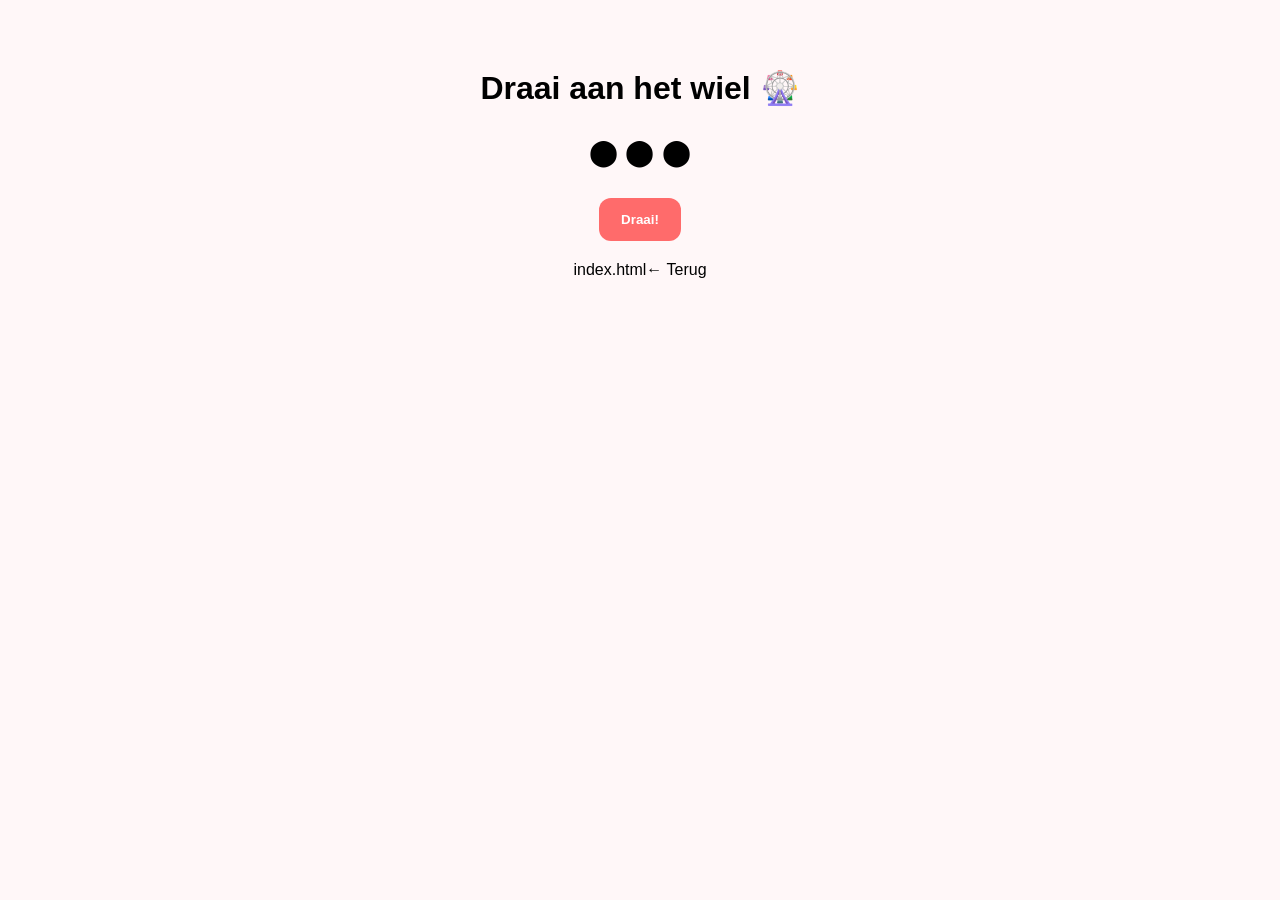
==== spin.html @ 56d677a9 "Voeg spin.html toe" ====
<!doctype html>
<html lang="nl">
<head>
  <meta charset="utf-8" />
  <meta name="viewport" content="width=device-width, initial-scale=1" />
  <title>Draai aan het wiel 🎡</title>
  <style>
    body {
      font-family: Arial, sans-serif;
      background: #fff7f8;
      text-align: center;
      padding: 40px;
    }
    .wheel {
      font-size: 26px;
      margin: 30px 0;
    }
    button {
      background: #ff6b6b;
      color: white;
      border: none;
      padding: 14px 22px;
      border-radius: 12px;
      font-weight: bold;
      cursor: pointer;
    }
    .result {
      margin-top: 20px;
      font-size: 20px;
    }
  </style>
</head>
<body>

  <h1>Draai aan het wiel 🎡</h1>

  <div class="wheel">⬤ ⬤ ⬤</div>

  <button onclick="spin()">Draai!</button>

  <div class="result" id="result"></div>

  <p>index.html← Terug</a></p>

  <script>
    const prijzen = [
      "😂 Mop: Wat doet een skeeleraar bij de bakker? Rondjes draaien!",
      "💡 Feit: Lachen verlaagt stress!",
      "💛 Quote: Kleine daden maken groot verschil.",
      "🔥 Challenge: Stuur vandaag iemand een lief bericht!"
    ];

    function spin() {
      const resultaat = prijzen[Math.floor(Math.random() * prijzen.length)];
      document.getElementById("result").innerText = resultaat;
    }
  </script>

</body>
</html>
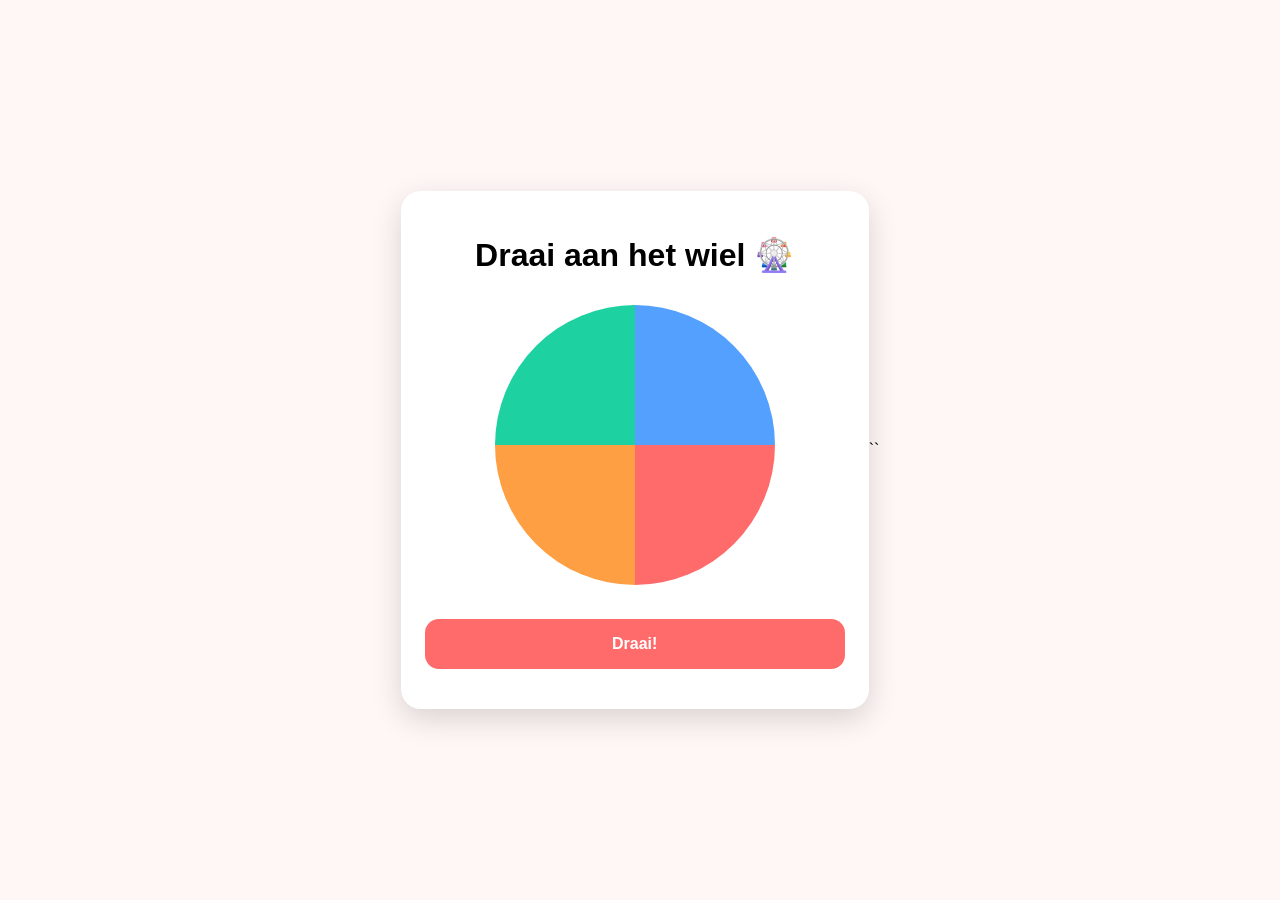
==== commit 7f9e21b1: "echt draaiend wiel Refactor HTML structure and styles for improved layout and design." ====
--- a/spin.html
+++ b/spin.html
@@ -1,60 +1,126 @@
+
 <!doctype html>
 <html lang="nl">
 <head>
-  <meta charset="utf-8" />
-  <meta name="viewport" content="width=device-width, initial-scale=1" />
-  <title>Draai aan het wiel 🎡</title>
-  <style>
-    body {
-      font-family: Arial, sans-serif;
-      background: #fff7f8;
-      text-align: center;
-      padding: 40px;
-    }
-    .wheel {
-      font-size: 26px;
-      margin: 30px 0;
-    }
-    button {
-      background: #ff6b6b;
-      color: white;
-      border: none;
-      padding: 14px 22px;
-      border-radius: 12px;
-      font-weight: bold;
-      cursor: pointer;
-    }
-    .result {
-      margin-top: 20px;
-      font-size: 20px;
-    }
-  </style>
+<meta charset="utf-8" />
+<meta name="viewport" content="width=device-width, initial-scale=1" />
+<title>Draai aan het wiel 🎡</title>
+
+<style>
+body {
+  margin: 0;
+  font-family: Arial, sans-serif;
+  background: #fff6f6;
+  display: flex;
+  justify-content: center;
+  align-items: center;
+  min-height: 100vh;
+}
+
+.card {
+  background: #fff;
+  border-radius: 20px;
+  padding: 24px;
+  width: 100%;
+  max-width: 420px;
+  box-shadow: 0 10px 30px rgba(0,0,0,.15);
+  text-align: center;
+}
+
+canvas {
+  width: 100%;
+  max-width: 300px;
+  height: auto;
+}
+
+button {
+  width: 100%;
+  margin-top: 20px;
+  padding: 16px;
+  font-size: 16px;
+  font-weight: bold;
+  border: none;
+  border-radius: 14px;
+  background: #ff6b6b;
+  color: #fff;
+  cursor: pointer;
+}
+
+.result {
+  margin-top: 16px;
+  font-size: 16px;
+}
+</style>
 </head>
+
 <body>
 
+<div class="card">
   <h1>Draai aan het wiel 🎡</h1>
+  <canvas id="wheel" width="300" height="300"></canvas>
+  <button onclick="spin()">Draai!</button>
+  <div class="result" id="result"></div>
+</div>
 
-  <div class="wheel">⬤ ⬤ ⬤</div>
+<script>
+const canvas = document.getElementById("wheel");
+const ctx = canvas.getContext("2d");
 
-  <button onclick="spin()">Draai!</button>
+const opties = [
+  "😂 Mop",
+  "💡 Feit",
+  "💛 Quote",
+  "🔥 Challenge"
+];
 
-  <div class="result" id="result"></div>
+const prijzen = {
+  "😂 Mop": "Waarom kan een skeeleraar nooit liegen? Die glijdt altijd weg.",
+  "💡 Feit": "Elke donatie helpt onderzoek naar betere behandelingen.",
+  "💛 Quote": "Kleine daden maken groot verschil.",
+  "🔥 Challenge": "Stuur vandaag iemand een lief bericht."
+};
 
-  <p>index.html← Terug</a></p>
+const kleuren = ["#ff6b6b","#ff9f43","#1dd1a1","#54a0ff"];
+const hoek = 2 * Math.PI / opties.length;
+let hoekStart = 0;
 
-  <script>
-    const prijzen = [
-      "😂 Mop: Wat doet een skeeleraar bij de bakker? Rondjes draaien!",
-      "💡 Feit: Lachen verlaagt stress!",
-      "💛 Quote: Kleine daden maken groot verschil.",
-      "🔥 Challenge: Stuur vandaag iemand een lief bericht!"
-    ];
+function tekenWiel() {
+  for (let i = 0; i < opties.length; i++) {
+    ctx.beginPath();
+    ctx.moveTo(150,150);
+    ctx.fillStyle = kleuren[i];
+    ctx.arc(
+      150,
+      150,
+      140,
+      hoekStart + i * hoek,
+      hoekStart + (i + 1) * hoek
+    );
+    ctx.fill();
+  }
+}
 
-    function spin() {
-      const resultaat = prijzen[Math.floor(Math.random() * prijzen.length)];
-      document.getElementById("result").innerText = resultaat;
+function spin() {
+  const draai = Math.random() * 360 + 720;
+  let graden = 0;
+
+  const interval = setInterval(() => {
+    graden += 10;
+    ctx.clearRect(0,0,300,300);
+    hoekStart = (graden * Math.PI) / 180;
+    tekenWiel();
+
+    if (graden >= draai) {
+      clearInterval(interval);
+      const keuze = opties[Math.floor(Math.random() * opties.length)];
+      document.getElementById("result").textContent = prijzen[keuze];
     }
-  </script>
+  }, 20);
+}
+
+tekenWiel();
+</script>
 
 </body>
 </html>
+``
